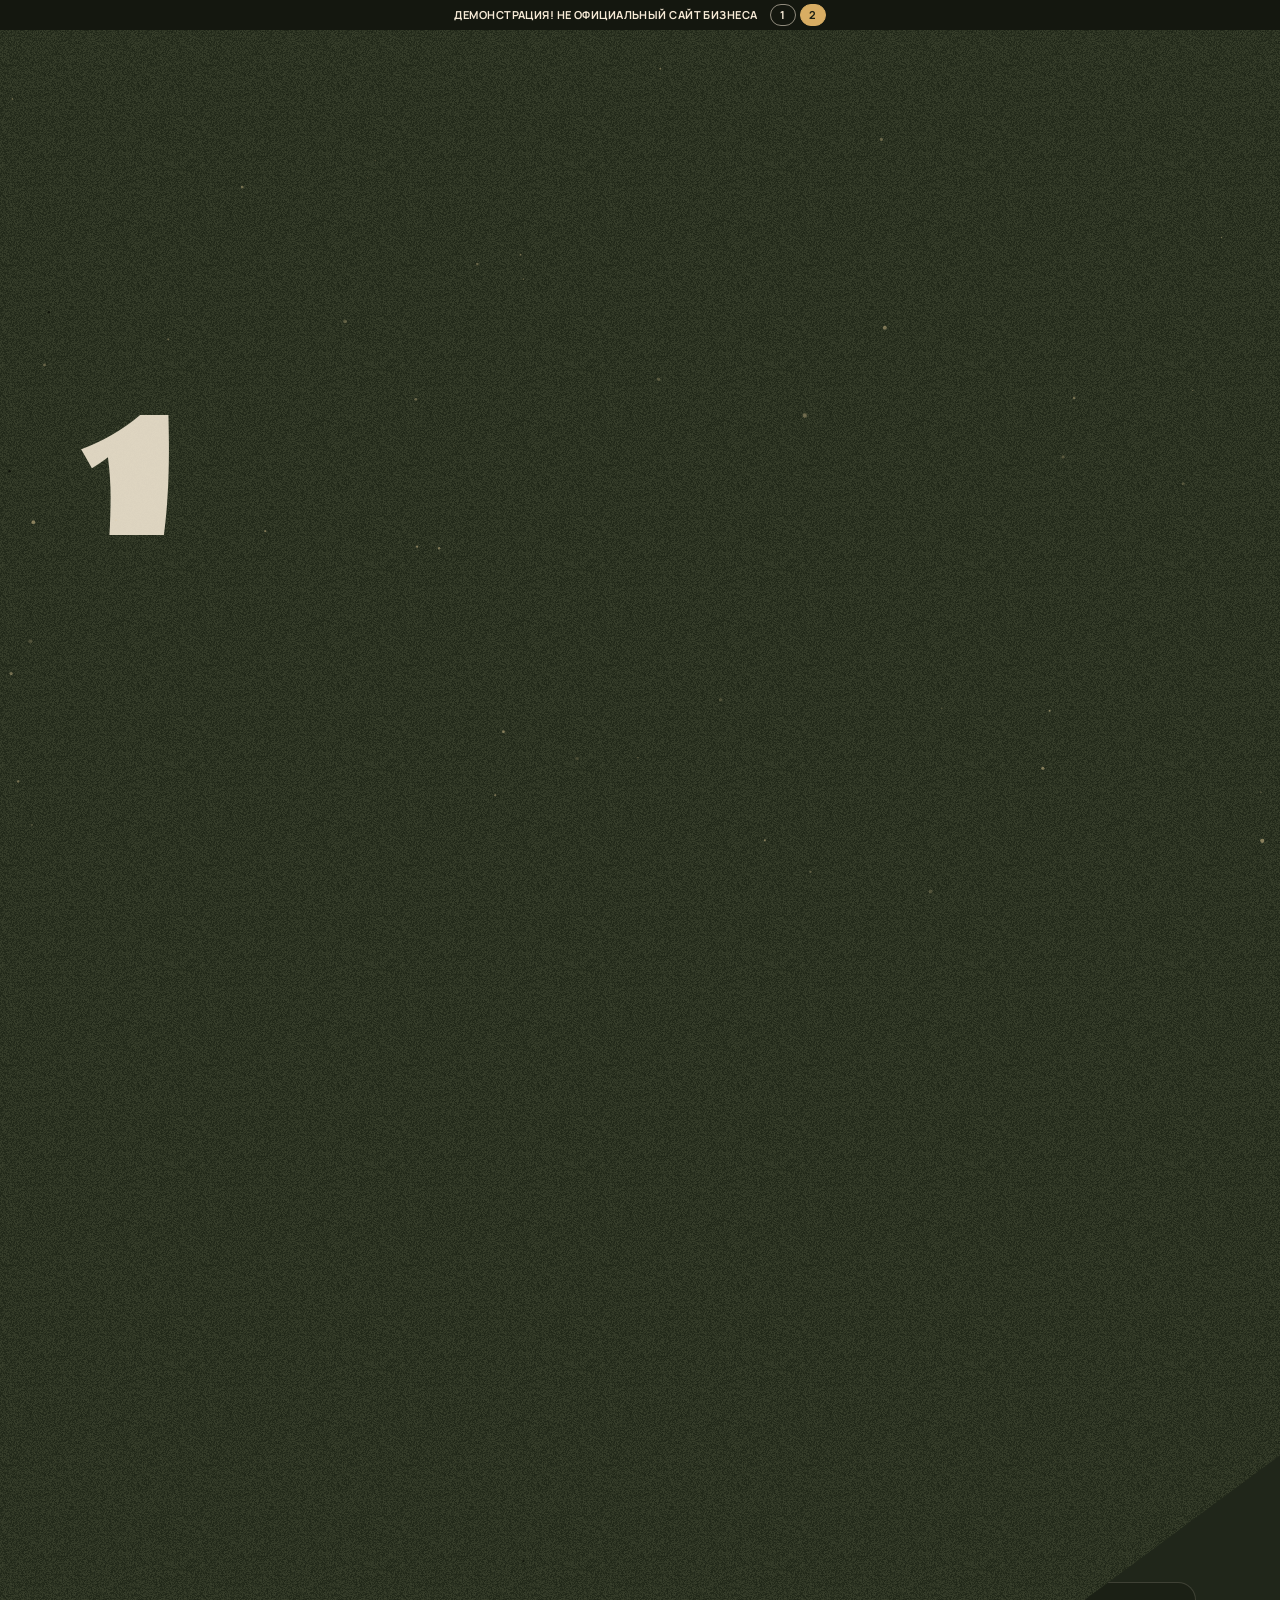
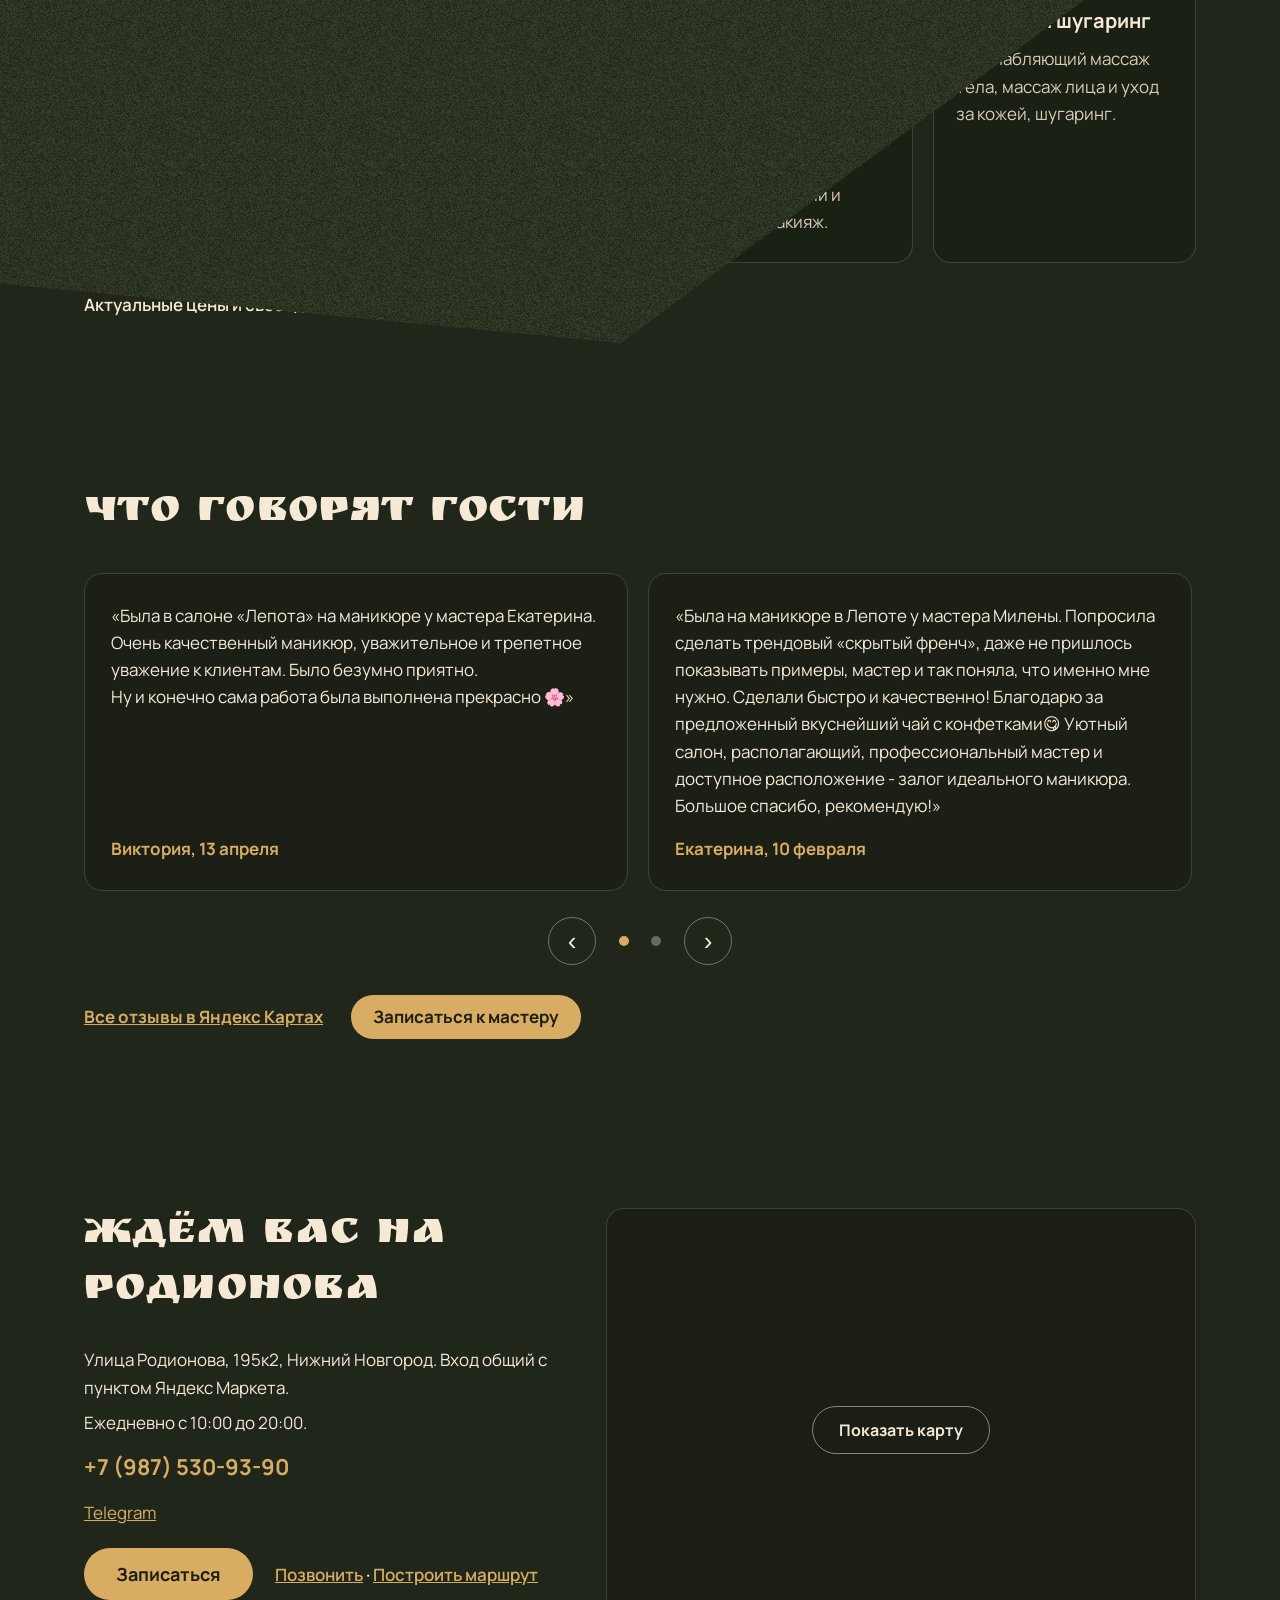
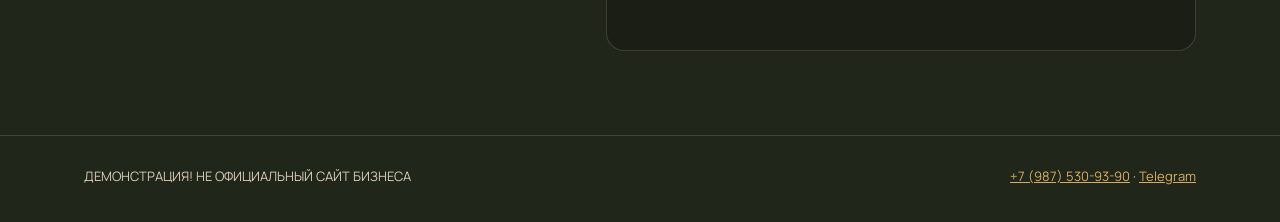
==== v2/index.html @ 07ed984a "Demo site" ====
<!DOCTYPE html>
<html lang="ru" class="v2">
<head>
<meta charset="utf-8">
<meta name="viewport" content="width=device-width, initial-scale=1.0">
<meta name="robots" content="noindex, nofollow">
<title>Лепота · салон красоты в Нижнем Новгороде</title>
<meta name="description"
  content="Салон красоты «Лепота» в Нижнем Новгороде на ул. Родионова, 195к2: маникюр и педикюр, брови и ресницы, окрашивание и уход за волосами, макияж и массаж.">
<meta name="theme-color" content="#2c3322">

<link rel="icon" sizes="any" href="../logos/favicon.ico">
<link rel="icon" type="image/png" sizes="32x32" href="../logos/favicon-32x32.png">
<link rel="apple-touch-icon" sizes="180x180" href="../logos/apple-touch-icon.png">
<link rel="preload" href="../fonts/manrope-cyr.woff2" as="font" type="font/woff2" crossorigin>
<link rel="preload" href="../fonts/ruslan-cyr.woff2" as="font" type="font/woff2" crossorigin>
<link rel="stylesheet" href="../css/fonts.css">
<link rel="stylesheet" href="../css/v2.css">
<script>(function(){var d=document.documentElement;if(!window.matchMedia('(prefers-reduced-motion: reduce)').matches){d.classList.add('intro-on');}})();</script>
</head>
<body>
<div class="ground" aria-hidden="true"></div>
<div class="top" id="top">
  <div class="demo-strip">
    <span class="demo-strip__text">ДЕМОНСТРАЦИЯ! НЕ ОФИЦИАЛЬНЫЙ САЙТ БИЗНЕСА</span>
    <nav class="switcher" aria-label="Версии сайта">
      <a href="../">1</a>
      <a href="./" aria-current="page">2</a>
    </nav>
  </div>
  <header class="header">
    <div class="header__inner wrap">
      <a class="sign" href="#hero" aria-label="Лепота, на главный экран">
        <img class="sign__mark" src="../img/emblem.webp" width="240" height="171" alt="">
        <span class="sign__name">Лепота</span>
      </a>
      <nav class="nav" aria-label="Разделы">
        <a href="#about">О салоне</a>
        <a href="#services">Услуги</a>
        <a href="#reviews">Отзывы</a>
        <a href="#contacts">Как нас найти</a>
      </nav>
      <a class="btn btn--accent header__cta" href="tel:+79875309390">Записаться</a>
      <button class="burger" type="button" aria-expanded="false" aria-controls="menu" aria-label="Меню">
        <span></span><span></span><span></span>
      </button>
    </div>
    <nav class="menu" id="menu" aria-label="Меню" hidden>
      <a href="#about">О салоне</a>
      <a href="#services">Услуги</a>
      <a href="#reviews">Отзывы</a>
      <a href="#contacts">Как нас найти</a>
    </nav>
  </header>
</div>

<div class="intro" id="intro" aria-hidden="true">
  <svg class="intro__wall" id="wall" xmlns="http://www.w3.org/2000/svg"></svg>
  <div class="intro__digit" id="digit"><span>3</span></div>
</div>
<canvas class="dust" id="dust" aria-hidden="true"></canvas>

<main>
  <section class="hero" id="hero">
    <div class="hero__inner wrap">
      <p class="hero__kicker">Салон красоты в Нижнем Новгороде</p>
      <h1 class="hero__word" id="word">Лепота</h1>
      <p class="hero__slogan">Красота-то какая!</p>
      <div class="hero__bottom" id="hero-bottom">
        <p class="hero__care">Приходите за красотой, а мы позаботимся, чтобы вам было тепло и спокойно.</p>
        <a class="btn btn--accent btn--big" id="hero-cta" href="tel:+79875309390">Записаться</a>
      </div>
    </div>
  </section>

  <section class="sec about" id="about" aria-labelledby="about-h">
    <div class="wrap">
      <h2 id="about-h">О салоне</h2>
      <div class="about__inner">
        <p class="about__text">«Лепота» – салон, где о гостях заботятся по-домашнему. Интерьер в нежных кремовых и золотых тонах, к процедуре – душистый чай с конфетами, а если станет прохладно, мастера укроют тёплым пледом. Мастера внимательно выслушают, учтут ваши пожелания и подстроятся под удобное время. Всё самое нужное для красоты – в одном месте: от аккуратного маникюра до нового цвета волос и образа на праздник.</p>
        <ul class="facts">
          <li>Ногти, брови, ресницы, волосы и макияж в одном салоне</li>
          <li>Внимательные мастера и индивидуальный подход</li>
          <li>Чай с конфетами и уютная атмосфера</li>
          <li>Ежедневно с 10:00 до 20:00</li>
        </ul>
      </div>
    </div>
  </section>

  <section class="sec services" id="services" aria-labelledby="services-h">
    <div class="wrap">
      <h2 id="services-h">Услуги</h2>
      <ul class="cards">
        <li class="card"><h3>Ногти</h3><p>Маникюр и педикюр для женщин, мужчин и детей, покрытие гель-лаком, наращивание и японский маникюр, SPA-уход для ног.</p></li>
        <li class="card"><h3>Брови и ресницы</h3><p>Коррекция, окрашивание и ламинирование бровей, наращивание и ламинирование ресниц.</p></li>
        <li class="card"><h3>Волосы и образ</h3><p>Окрашивание от однотонного до сложного блонда, восстановление и разглаживание волос, стрижка, укладки, дневной, вечерний и свадебный макияж.</p></li>
        <li class="card"><h3>Массаж и шугаринг</h3><p>Расслабляющий массаж тела, массаж лица и уход за кожей, шугаринг.</p></li>
      </ul>
      <p class="services__note">Актуальные цены и свободное время – по телефону.</p>
    </div>
  </section>

  <section class="sec reviews" id="reviews" aria-labelledby="reviews-h">
    <div class="wrap">
      <h2 id="reviews-h">Что говорят гости</h2>
      <div class="carousel" id="carousel">
        <div class="carousel__track" id="track" tabindex="0" role="group" aria-roledescription="карусель" aria-label="Отзывы гостей">
          <figure class="slide" role="group" aria-roledescription="слайд" aria-label="1 из 3">
            <blockquote><p>«Была в салоне «Лепота» на маникюре у мастера Екатерина. Очень качественный маникюр, уважительное и трепетное уважение к клиентам. Было безумно приятно.<br>Ну и конечно сама работа была выполнена прекрасно 🌸»</p></blockquote>
            <figcaption>Виктория, 13 апреля</figcaption>
          </figure>
          <figure class="slide" role="group" aria-roledescription="слайд" aria-label="2 из 3">
            <blockquote><p>«Была на маникюре в Лепоте у мастера Милены. Попросила сделать трендовый «скрытый френч», даже не пришлось показывать примеры, мастер и так поняла, что именно мне нужно. Сделали быстро и качественно! Благодарю за предложенный вкуснейший чай с конфетками😋 Уютный салон, располагающий, профессиональный мастер и доступное расположение - залог идеального маникюра. Большое спасибо, рекомендую!»</p></blockquote>
            <figcaption>Екатерина, 10 февраля</figcaption>
          </figure>
          <figure class="slide" role="group" aria-roledescription="слайд" aria-label="3 из 3">
            <blockquote><p>«Была у мастера Марии на коррекции и окрашивании бровей. И Мария и брови потрясающие, у мастера хорошее видение и понимание архитектуры бровей, четкое попадание под запросы клиента и вежливое приятное отношение тоже порадовало)»</p></blockquote>
            <figcaption>Лидия, 1 октября</figcaption>
          </figure>
        </div>
        <div class="carousel__ctrl">
          <button class="carousel__btn" type="button" id="prev" aria-label="Предыдущий отзыв">‹</button>
          <div class="carousel__dots" id="dots"></div>
          <button class="carousel__btn" type="button" id="next" aria-label="Следующий отзыв">›</button>
        </div>
      </div>
      <div class="reviews__foot">
        <a class="more" href="https://yandex.com/maps/org/lepota/32314139566/reviews/" rel="noopener" target="_blank">Все отзывы в Яндекс Картах</a>
        <a class="btn btn--accent" href="tel:+79875309390">Записаться к мастеру</a>
      </div>
    </div>
  </section>

  <section class="sec contacts" id="contacts" aria-labelledby="contacts-h">
    <div class="wrap contacts__inner">
      <div class="contacts__text">
        <h2 id="contacts-h">Ждём вас на Родионова</h2>
        <address>
          <p>Улица Родионова, 195к2, Нижний Новгород. Вход общий с пунктом Яндекс Маркета.</p>
          <p>Ежедневно с 10:00 до 20:00.</p>
          <p class="contacts__phone"><a href="tel:+79875309390">+7 (987) 530-93-90</a></p>
          <p><a href="https://t.me/lepota_beauty_nn" rel="noopener" target="_blank">Telegram</a></p>
        </address>
        <div class="actions">
          <a class="btn btn--accent btn--big" href="tel:+79875309390">Записаться</a>
          <p class="links"><a href="tel:+79875309390">Позвонить</a><span aria-hidden="true"> · </span><a href="https://yandex.ru/maps/?rtext=~%D0%9D%D0%B8%D0%B6%D0%BD%D0%B8%D0%B9%20%D0%9D%D0%BE%D0%B2%D0%B3%D0%BE%D1%80%D0%BE%D0%B4%2C%20%D1%83%D0%BB%D0%B8%D1%86%D0%B0%20%D0%A0%D0%BE%D0%B4%D0%B8%D0%BE%D0%BD%D0%BE%D0%B2%D0%B0%2C%20195%D0%BA2&amp;rtt=auto" rel="noopener" target="_blank">Построить маршрут</a></p>
        </div>
      </div>
      <div class="map" id="map">
        <button class="map__load" type="button" id="map-load">Показать карту</button>
      </div>
    </div>
  </section>
</main>
<footer class="footer">
  <div class="wrap footer__inner">
    <span>ДЕМОНСТРАЦИЯ! НЕ ОФИЦИАЛЬНЫЙ САЙТ БИЗНЕСА</span>
    <span class="footer__links"><a href="tel:+79875309390">+7 (987) 530-93-90</a><span aria-hidden="true"> · </span><a href="https://t.me/lepota_beauty_nn" rel="noopener" target="_blank">Telegram</a></span>
  </div>
</footer>
<script src="../js/v2.js" defer></script>
</body>
</html>
---- css/fonts.css ----
@font-face{font-family:"Manrope";font-style:normal;font-weight:400 800;font-display:swap;src:url(../fonts/manrope-cyr.woff2) format("woff2");unicode-range:U+0301,U+0400-045F,U+0490-0491,U+04B0-04B1,U+2116}
@font-face{font-family:"Manrope";font-style:normal;font-weight:400 800;font-display:swap;src:url(../fonts/manrope-lat.woff2) format("woff2");unicode-range:U+0000-00FF,U+0131,U+0152-0153,U+02BB-02BC,U+02C6,U+02DA,U+02DC,U+0304,U+0308,U+0329,U+2000-206F,U+20AC,U+2122,U+2191,U+2193,U+2212,U+2215,U+FEFF,U+FFFD}
@font-face{font-family:"Ruslan Display";font-style:normal;font-weight:400;font-display:swap;src:url(../fonts/ruslan-cyr.woff2) format("woff2");unicode-range:U+0301,U+0400-045F,U+0490-0491,U+04B0-04B1,U+2116}
@font-face{font-family:"Ruslan Display";font-style:normal;font-weight:400;font-display:swap;src:url(../fonts/ruslan-lat.woff2) format("woff2");unicode-range:U+0000-00FF,U+0131,U+0152-0153,U+02BB-02BC,U+02C6,U+02DA,U+02DC,U+0304,U+0308,U+0329,U+2000-206F,U+20AC,U+2122,U+2191,U+2193,U+2212,U+2215,U+FEFF,U+FFFD}
---- css/v2.css ----
:root{
  --olive:#2c3322; --olive-deep:#20261a; --olive-soft:#3a4230; --cream:#f6ead6; --cream-soft:#d9cdb6;
  --gold:#d8ad63; --gold-hover:#e6c07c; --line:rgba(246,234,214,.16);
  --display:"Ruslan Display",Georgia,serif; --body:"Manrope",system-ui,-apple-system,"Segoe UI",Arial,sans-serif;
  --wrap:1160px; --top-h:0px;
}
*,*::before,*::after{box-sizing:border-box}
html{scroll-behavior:smooth;-webkit-text-size-adjust:100%;background:var(--olive-deep)}
@media (prefers-reduced-motion:reduce){html{scroll-behavior:auto}}
html.intro-on{overflow:hidden}
body{margin:0;color:var(--cream);font:400 17px/1.6 var(--body);overflow-x:clip;background:transparent}
img{max-width:100%;height:auto;display:block}
a{color:var(--gold)}
a:hover{color:var(--gold-hover)}
:focus-visible{outline:3px solid var(--gold);outline-offset:3px;border-radius:4px}
.wrap{max-width:var(--wrap);margin:0 auto;padding:0 24px}
h1,h2,h3{line-height:1.2;margin:0 0 .6em}
h2{font-family:var(--display);font-weight:400;font-size:clamp(30px,4.2vw,46px);color:var(--cream);letter-spacing:.01em}
h3{font-size:20px;font-weight:700;color:var(--cream)}
section{scroll-margin-top:calc(var(--top-h) + 12px)}

/* drawn ground: fixed, sized to the large viewport so the mobile address bar does not resize it */
.ground{position:fixed;left:0;top:0;width:100%;height:100vh;height:100lvh;z-index:-1;pointer-events:none;
  background:
   radial-gradient(60vmax 45vmax at 0% 0%,rgba(216,173,99,.20),transparent 70%),
   radial-gradient(55vmax 45vmax at 100% 0%,rgba(216,173,99,.14),transparent 70%),
   radial-gradient(60vmax 50vmax at 100% 100%,rgba(216,173,99,.18),transparent 70%),
   radial-gradient(50vmax 40vmax at 0% 100%,rgba(216,173,99,.12),transparent 70%),
   linear-gradient(180deg,#2f3624 0%,var(--olive) 50%,#272d1d 100%)}

/* top */
.top{position:sticky;top:0;z-index:60}
.demo-strip{position:relative;z-index:2;display:flex;align-items:center;justify-content:center;gap:12px;min-height:30px;padding:4px 10px;background:#14170f;color:var(--cream);font:700 11px/1.25 var(--body);letter-spacing:.04em;text-align:center}
.switcher{display:flex;gap:4px;flex:none}
.switcher a{display:inline-flex;align-items:center;justify-content:center;min-width:26px;height:22px;padding:0 6px;border:1px solid rgba(246,234,214,.55);border-radius:11px;color:var(--cream);text-decoration:none;font-weight:700}
.switcher a[aria-current="page"]{background:var(--gold);border-color:var(--gold);color:#1c1f14}
.header{background:rgba(32,38,26,.9);border-bottom:1px solid var(--line);backdrop-filter:blur(8px)}
html.intro-on .header{visibility:hidden}
.header__inner{display:flex;align-items:center;gap:20px;min-height:66px}
.sign{display:flex;align-items:center;gap:10px;text-decoration:none;color:var(--cream);flex:none}
.sign__mark{width:52px;height:auto}
.sign__name{font-family:var(--display);font-size:24px;line-height:1;color:var(--cream)}
.nav{display:flex;gap:22px;margin-left:auto}
.nav a{color:var(--cream);text-decoration:none;font-weight:600;padding:8px 0}
.nav a:hover{color:var(--gold-hover)}
.btn{display:inline-flex;align-items:center;justify-content:center;min-height:44px;padding:10px 22px;border-radius:999px;font-weight:700;text-decoration:none;line-height:1.2;text-align:center}
.btn--accent{background:var(--gold);color:#1c1f14}
.btn--accent:hover{background:var(--gold-hover);color:#1c1f14}
.btn--big{min-height:52px;padding:14px 32px;font-size:18px}
.burger{display:none;width:44px;height:44px;border:1px solid rgba(246,234,214,.35);border-radius:12px;background:transparent;cursor:pointer;flex:none;align-items:center;justify-content:center;flex-direction:column;gap:5px;padding:0}
.burger span{display:block;width:20px;height:2px;background:var(--cream);border-radius:2px;transition:transform .2s,opacity .2s}
.burger[aria-expanded="true"] span:nth-child(1){transform:translateY(7px) rotate(45deg)}
.burger[aria-expanded="true"] span:nth-child(2){opacity:0}
.burger[aria-expanded="true"] span:nth-child(3){transform:translateY(-7px) rotate(-45deg)}
.menu{background:rgba(32,38,26,.97);border-bottom:1px solid var(--line);padding:6px 24px 14px;display:flex;flex-direction:column}
.menu[hidden]{display:none}
.menu a{display:flex;align-items:center;min-height:48px;color:var(--cream);text-decoration:none;font-weight:600;font-size:18px;border-bottom:1px solid var(--line)}
.menu a:last-child{border-bottom:0}

/* intro wall */
.intro{display:none}
html.intro-on .intro{display:block;position:fixed;inset:0;z-index:45;cursor:pointer}
.intro__wall{position:absolute;inset:0;width:100%;height:100%;display:block;overflow:visible}
.intro__digit{position:absolute;left:6vw;bottom:8vh;font-family:var(--display);font-size:clamp(110px,26vw,240px);line-height:.9;color:rgba(246,234,214,.88);pointer-events:none}
.intro__digit span{display:block}
.dust{position:fixed;inset:0;width:100%;height:100%;z-index:47;pointer-events:none}

/* hero */
.hero{position:relative}
.hero__inner{min-height:calc(100svh - var(--top-h));display:flex;flex-direction:column;align-items:center;justify-content:center;text-align:center;padding-top:40px;padding-bottom:40px}
.hero__kicker{margin:0 0 6px;font-weight:600;letter-spacing:.12em;text-transform:uppercase;font-size:13px;color:var(--cream-soft)}
.hero__word{position:relative;z-index:46;margin:0;font-family:var(--display);font-weight:400;font-size:clamp(66px,19vw,250px);line-height:1.02;color:var(--cream);letter-spacing:.02em;
  text-shadow:0 0 28px rgba(216,173,99,.45),0 0 70px rgba(216,173,99,.25);white-space:nowrap;max-width:100%}
html.intro-on .hero__word{opacity:0}
.hero__slogan{margin:4px 0 0;font-family:var(--display);font-size:clamp(18px,2.4vw,26px);color:var(--cream-soft)}
.hero__bottom{margin-top:clamp(28px,6vh,64px);display:flex;flex-direction:column;align-items:center;gap:18px;max-width:40em}
.hero__care{margin:0;font-size:19px;color:var(--cream)}

/* sections */
.sec{padding:84px 0}
.about__inner{display:grid;grid-template-columns:1fr 1fr;gap:20px 56px;align-items:start}
.about__text{margin:0;font-size:18px}
.facts{list-style:none;margin:0;padding:0;display:grid;gap:12px}
.facts li{padding:14px 18px;border:1px solid var(--line);border-radius:14px;background:rgba(20,23,15,.35);font-weight:600}
.cards{list-style:none;margin:0;padding:0;display:grid;grid-template-columns:repeat(4,1fr);gap:20px}
.card{padding:26px 22px;border:1px solid var(--line);border-radius:18px;background:rgba(20,23,15,.35)}
.card p{margin:0;color:var(--cream-soft)}
.services__note{margin:28px 0 0;font-weight:600}

.carousel{position:relative}
.carousel__track{display:flex;gap:20px;overflow-x:auto;scroll-snap-type:x mandatory;scrollbar-width:none;overscroll-behavior-x:contain;padding:4px 2px 8px}
.carousel__track::-webkit-scrollbar{display:none}
.slide{flex:0 0 calc((100% - 20px)/2);scroll-snap-align:start;margin:0;padding:28px 26px;border:1px solid var(--line);border-radius:18px;background:rgba(20,23,15,.4);display:flex;flex-direction:column;justify-content:space-between}
.slide blockquote{margin:0}
.slide blockquote p{margin:0 0 16px}
.slide figcaption{font-weight:700;color:var(--gold)}
.carousel__ctrl{display:flex;align-items:center;justify-content:center;gap:14px;margin-top:18px}
.carousel__btn{width:48px;height:48px;border-radius:50%;border:1px solid rgba(246,234,214,.4);background:transparent;color:var(--cream);font-size:26px;line-height:1;cursor:pointer}
.carousel__btn:hover{border-color:var(--gold);color:var(--gold)}
.carousel__dots{display:flex;gap:4px}
.carousel__dots button{width:28px;height:28px;border:0;background:transparent;padding:0;cursor:pointer;display:flex;align-items:center;justify-content:center}
.carousel__dots button::before{content:"";width:10px;height:10px;border-radius:50%;background:rgba(246,234,214,.35)}
.carousel__dots button[aria-current="true"]::before{background:var(--gold)}
.carousel__dots button[hidden]{display:none}
.reviews__foot{display:flex;flex-wrap:wrap;align-items:center;gap:16px 28px;margin-top:28px}
.more{font-weight:700;padding:10px 0}

.contacts__inner{display:grid;grid-template-columns:.9fr 1.1fr;gap:40px;align-items:start}
address{font-style:normal;margin-bottom:22px}
address p{margin:0 0 8px}
.contacts__phone a{font-size:22px;font-weight:700;text-decoration:none;display:inline-block;padding:6px 0}
.actions{display:flex;flex-wrap:wrap;align-items:center;gap:14px 22px}
.links{margin:0;font-weight:600}
.links a{display:inline-block;padding:10px 0}
.map{position:relative;aspect-ratio:4/3;border-radius:18px;overflow:hidden;border:1px solid var(--line);background:rgba(20,23,15,.45);display:flex;align-items:center;justify-content:center}
.map iframe{position:absolute;inset:0;width:100%;height:100%;border:0}
.map__load{min-height:48px;padding:12px 26px;border-radius:999px;border:1px solid rgba(246,234,214,.5);background:transparent;color:var(--cream);font:700 16px var(--body);cursor:pointer}
.map__load:hover{border-color:var(--gold);color:var(--gold)}

.footer{padding:22px 0 28px;border-top:1px solid var(--line);font-size:13px;color:var(--cream-soft)}
.footer__inner{display:flex;flex-wrap:wrap;gap:8px 20px;justify-content:space-between;align-items:center}
.footer a{display:inline-block;padding:8px 0}

@media (max-width:1100px){.nav{gap:16px}.cards{grid-template-columns:repeat(2,1fr)}}
@media (max-width:960px){
  .nav{display:none}
  .burger{display:inline-flex}
  .header__cta{margin-left:auto}
  .about__inner,.contacts__inner{grid-template-columns:1fr}
  .slide{flex-basis:100%}
}
@media (max-width:560px){
  body{font-size:16px}
  .wrap{padding:0 16px}
  .header__inner{gap:10px;min-height:60px}
  .sign{gap:6px}
  .sign__mark{width:40px}
  .sign__name{font-size:20px}
  .header__cta{padding:8px 14px;font-size:15px}
  .menu{padding:4px 16px 12px}
  .cards{grid-template-columns:1fr}
  .sec{padding:60px 0}
  .hero__care{font-size:17px}
  .hero__bottom .btn{width:100%}
  .demo-strip{font-size:10px;gap:8px;padding:4px 6px;letter-spacing:.02em}
  .footer__inner{flex-direction:column;align-items:flex-start}
}
@media (max-width:360px){
  .header__inner{gap:8px}
  .sign__mark{width:34px}
  .sign__name{font-size:18px}
  .header__cta{padding:8px 11px;font-size:14px}
}
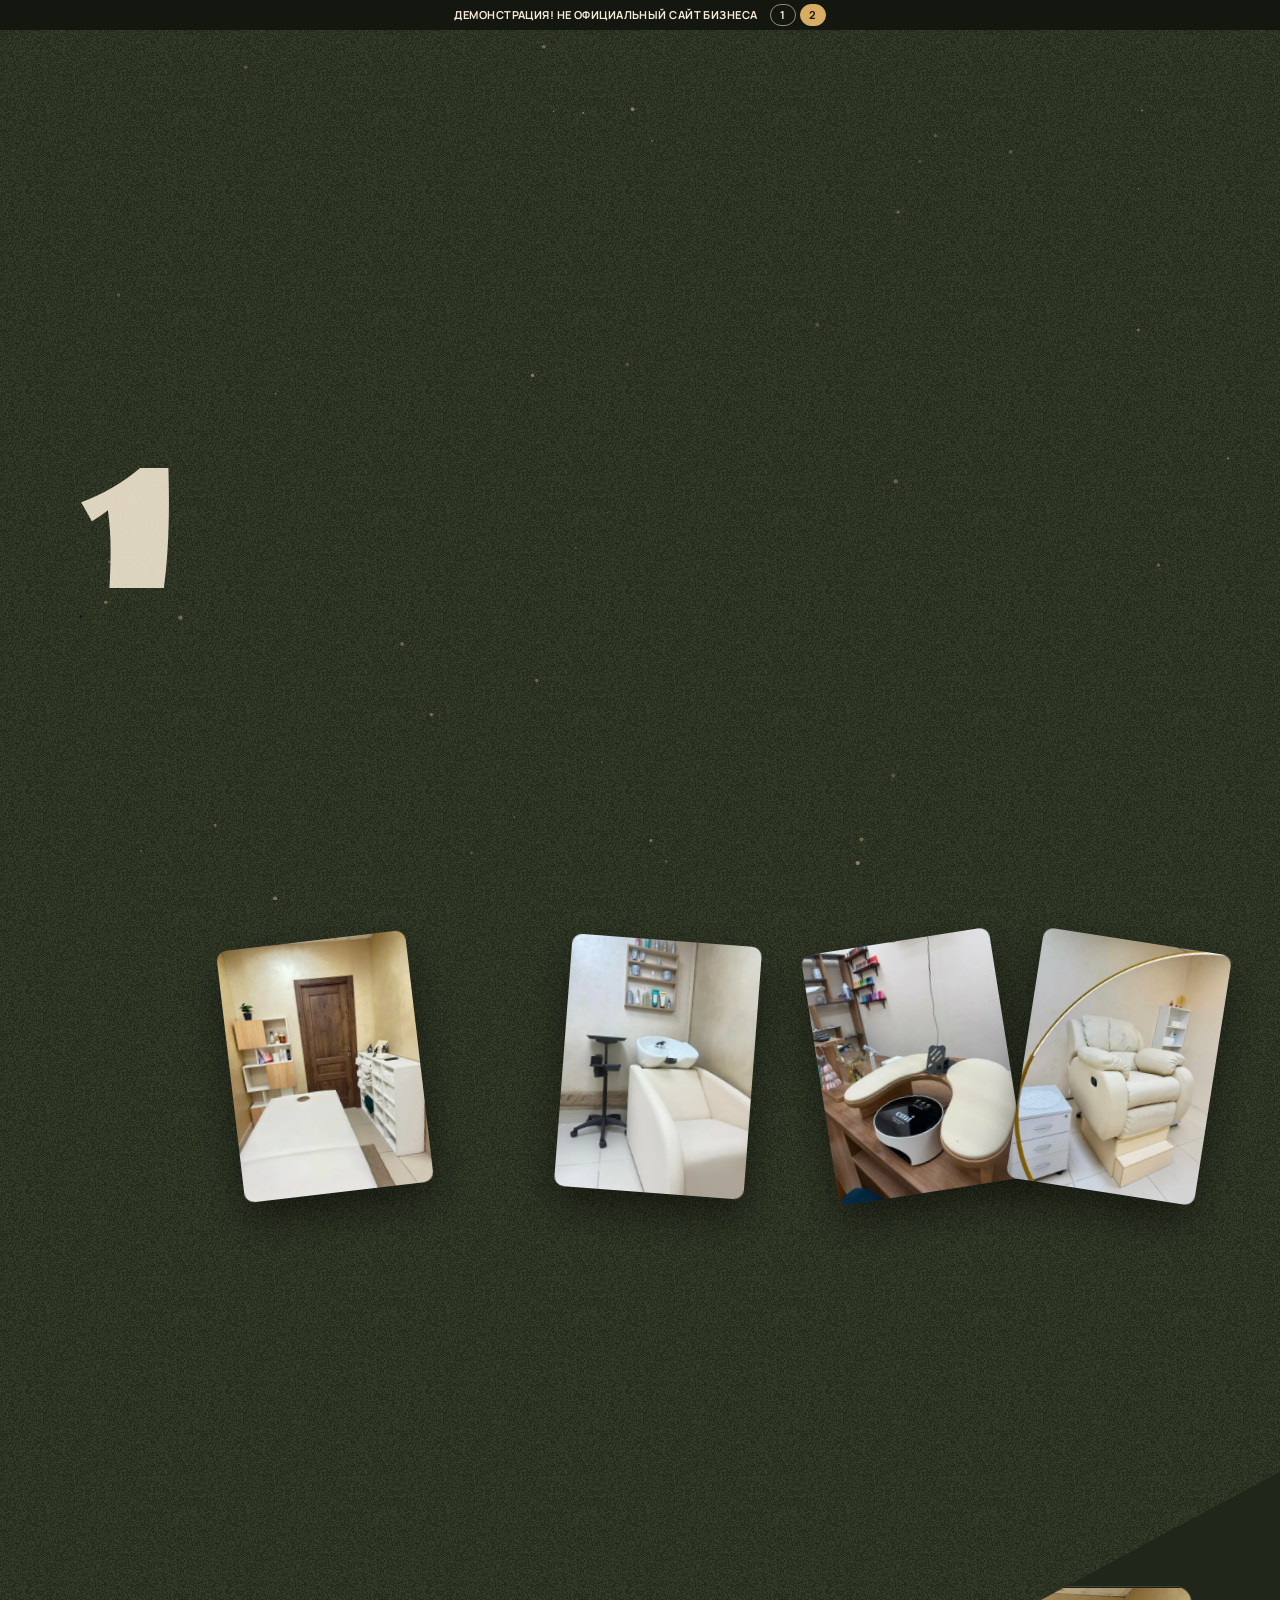
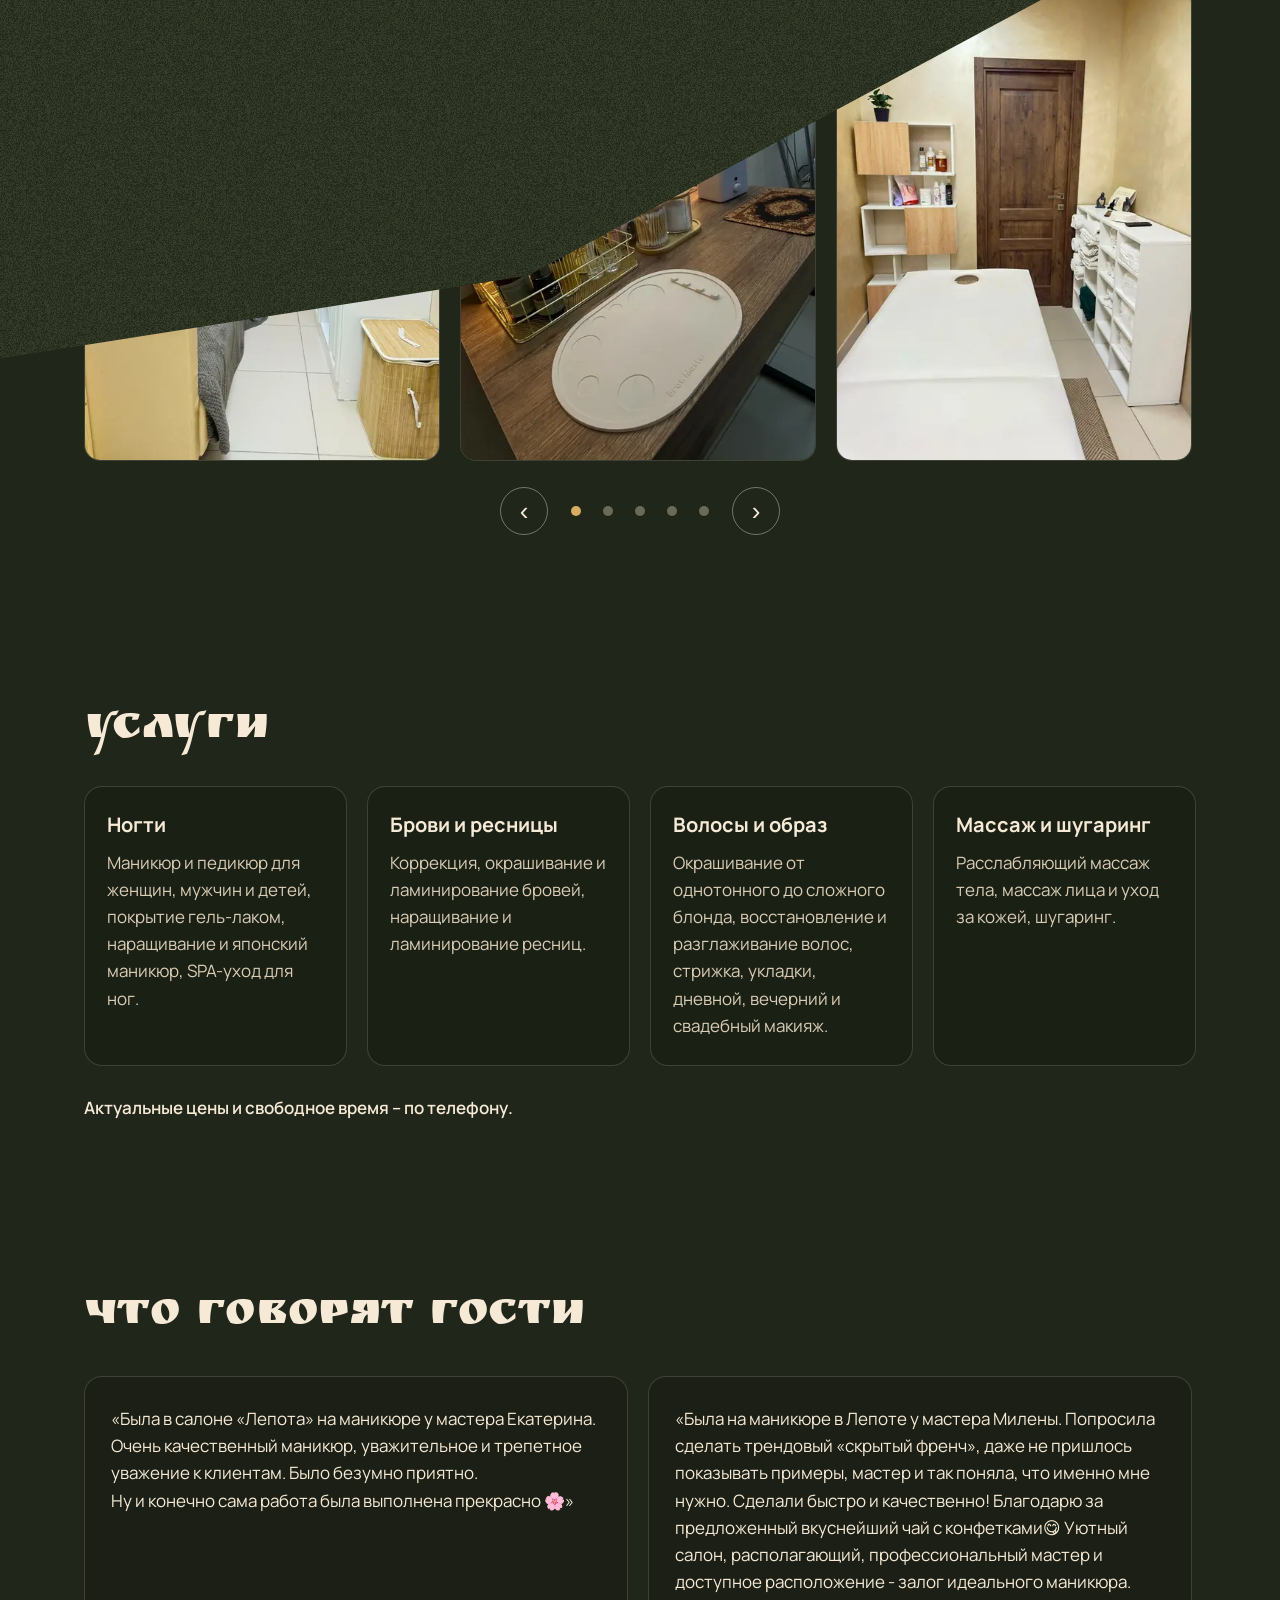
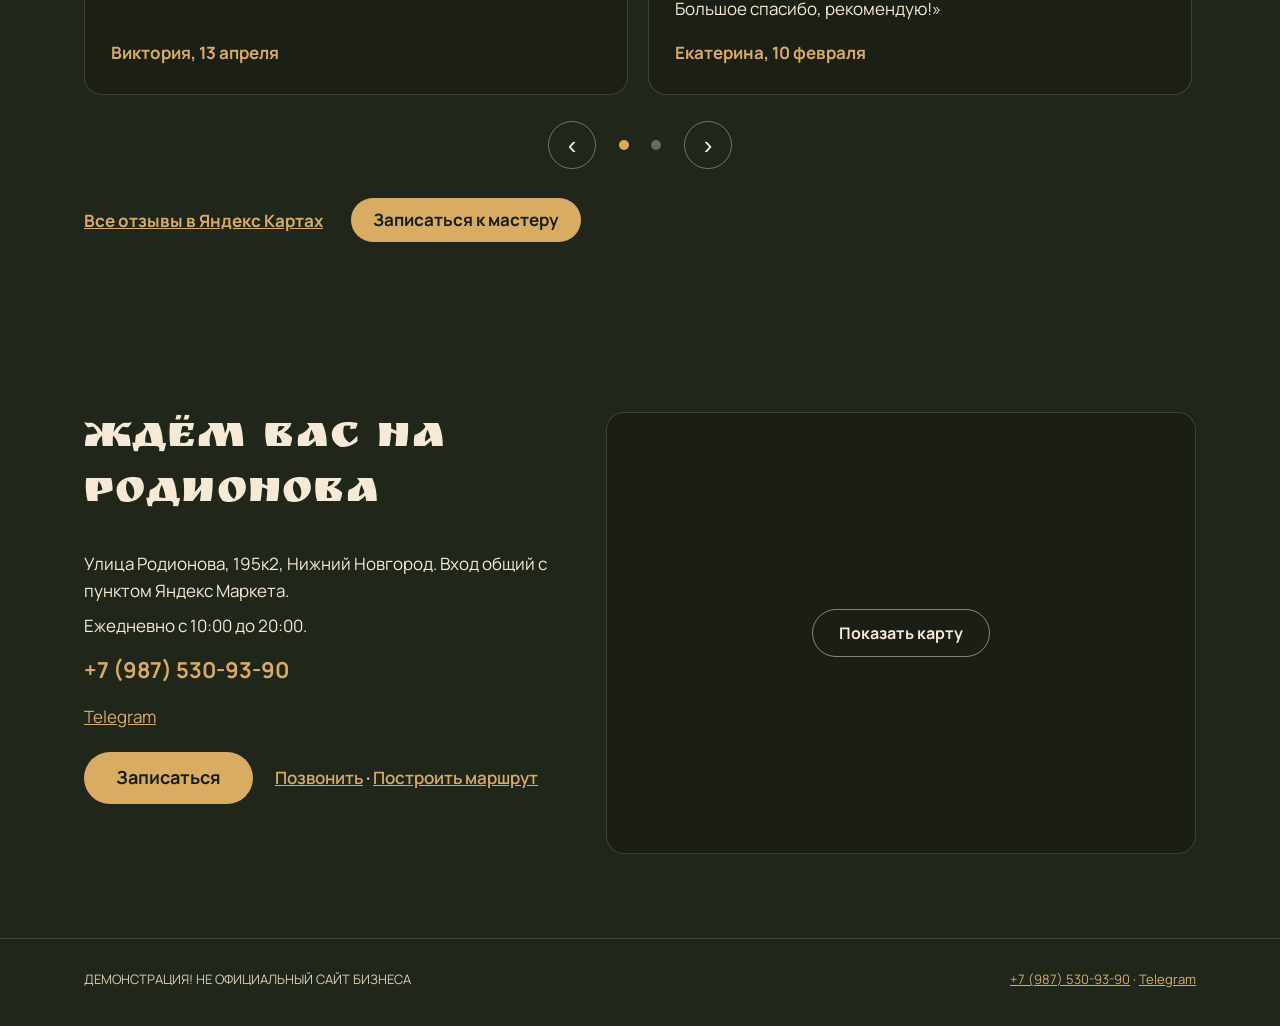
==== commit 09da8a5b: "Demo site" ====
--- a/v2/index.html
+++ b/v2/index.html
@@ -57,6 +57,10 @@
 <div class="intro" id="intro" aria-hidden="true">
   <svg class="intro__wall" id="wall" xmlns="http://www.w3.org/2000/svg"></svg>
   <div class="intro__digit" id="digit"><span>3</span></div>
+  <div class="intro__card intro__card--0"><img src="../img/interior-02-480.webp" width="480" height="640" alt=""></div>
+  <div class="intro__card intro__card--1"><img src="../img/interior-04-480.webp" width="480" height="640" alt=""></div>
+  <div class="intro__card intro__card--2"><img src="../img/interior-05-480.webp" width="480" height="640" alt=""></div>
+  <div class="intro__card intro__card--3"><img src="../img/interior-03-480.webp" width="480" height="640" alt=""></div>
 </div>
 <canvas class="dust" id="dust" aria-hidden="true"></canvas>
 
@@ -66,9 +70,12 @@
       <p class="hero__kicker">Салон красоты в Нижнем Новгороде</p>
       <h1 class="hero__word" id="word">Лепота</h1>
       <p class="hero__slogan">Красота-то какая!</p>
+      <div class="hero__row">
+        <figure class="hero__frame"><img src="../img/interior-06-720.webp" srcset="../img/interior-06-480.webp 480w, ../img/interior-06-720.webp 720w" sizes="(min-width: 961px) 290px, 60vw" width="720" height="960" alt="Коридор с серым диваном, белым шкафом с микроволновкой и золотой росписью на стене" fetchpriority="high"></figure>
       <div class="hero__bottom" id="hero-bottom">
         <p class="hero__care">Приходите за красотой, а мы позаботимся, чтобы вам было тепло и спокойно.</p>
         <a class="btn btn--accent btn--big" id="hero-cta" href="tel:+79875309390">Записаться</a>
+      </div>
       </div>
     </div>
   </section>
@@ -84,6 +91,28 @@
           <li>Чай с конфетами и уютная атмосфера</li>
           <li>Ежедневно с 10:00 до 20:00</li>
         </ul>
+      </div>
+    </div>
+  </section>
+
+  <section class="sec gallery" id="gallery" aria-labelledby="gallery-h">
+    <div class="wrap">
+      <h2 id="gallery-h">Интерьер салона</h2>
+      <div class="carousel" data-carousel>
+        <div class="carousel__track" tabindex="0" role="group" aria-roledescription="карусель" aria-label="Фотографии салона">
+          <figure class="pslide" role="group" aria-roledescription="слайд" aria-label="1 из 7"><img src="../img/interior-06-720.webp" srcset="../img/interior-06-480.webp 480w, ../img/interior-06-720.webp 720w" sizes="(min-width: 961px) 360px, (min-width: 561px) 46vw, 92vw" width="720" height="960" alt="Коридор с серым диваном, белым шкафом с микроволновкой и золотой росписью на стене" loading="lazy" decoding="async"></figure>
+          <figure class="pslide" role="group" aria-roledescription="слайд" aria-label="2 из 7"><img src="../img/interior-01-720.webp" srcset="../img/interior-01-480.webp 480w, ../img/interior-01-720.webp 720w" sizes="(min-width: 961px) 360px, (min-width: 561px) 46vw, 92vw" width="720" height="960" alt="Рабочий стол у зеркала с лампами: корзина с кистями и флаконами, баночки с ватными палочками, светлый коврик; в зеркале виден зал с маникюрными столами" loading="lazy" decoding="async"></figure>
+          <figure class="pslide" role="group" aria-roledescription="слайд" aria-label="3 из 7"><img src="../img/interior-02-720.webp" srcset="../img/interior-02-480.webp 480w, ../img/interior-02-720.webp 720w" sizes="(min-width: 961px) 360px, (min-width: 561px) 46vw, 92vw" width="720" height="960" alt="Кабинет с массажной кушеткой, белым стеллажом с полотенцами и деревянной дверью" loading="lazy" decoding="async"></figure>
+          <figure class="pslide" role="group" aria-roledescription="слайд" aria-label="4 из 7"><img src="../img/interior-03-720.webp" srcset="../img/interior-03-480.webp 480w, ../img/interior-03-720.webp 720w" sizes="(min-width: 961px) 360px, (min-width: 561px) 46vw, 92vw" width="720" height="960" alt="Педикюрное кресло на подставке со ступенькой, белая тумба с ящиками и полка у стены, сбоку золотая дуга лампы" loading="lazy" decoding="async"></figure>
+          <figure class="pslide" role="group" aria-roledescription="слайд" aria-label="5 из 7"><img src="../img/interior-04-720.webp" srcset="../img/interior-04-480.webp 480w, ../img/interior-04-720.webp 720w" sizes="(min-width: 961px) 360px, (min-width: 561px) 46vw, 92vw" width="720" height="960" alt="Мойка для волос с белым креслом, стойка на колёсиках и полка с уходовыми средствами" loading="lazy" decoding="async"></figure>
+          <figure class="pslide" role="group" aria-roledescription="слайд" aria-label="6 из 7"><img src="../img/interior-05-720.webp" srcset="../img/interior-05-480.webp 480w, ../img/interior-05-720.webp 720w" sizes="(min-width: 961px) 360px, (min-width: 561px) 46vw, 92vw" width="720" height="960" alt="Маникюрный стол с мягким подлокотником и лампой emi, на полках у стены палитра гель-лаков" loading="lazy" decoding="async"></figure>
+          <figure class="pslide" role="group" aria-roledescription="слайд" aria-label="7 из 7"><img src="../img/interior-07-720.webp" srcset="../img/interior-07-480.webp 480w, ../img/interior-07-720.webp 720w" sizes="(min-width: 961px) 360px, (min-width: 561px) 46vw, 92vw" width="720" height="960" alt="Гримёрный стол у зеркала с круглыми лампами и металлический стул" loading="lazy" decoding="async"></figure>
+        </div>
+        <div class="carousel__ctrl">
+          <button class="carousel__btn" type="button" data-prev aria-label="Предыдущее фото">‹</button>
+          <div class="carousel__dots" data-dots></div>
+          <button class="carousel__btn" type="button" data-next aria-label="Следующее фото">›</button>
+        </div>
       </div>
     </div>
   </section>
@@ -104,7 +133,7 @@
   <section class="sec reviews" id="reviews" aria-labelledby="reviews-h">
     <div class="wrap">
       <h2 id="reviews-h">Что говорят гости</h2>
-      <div class="carousel" id="carousel">
+      <div class="carousel" id="carousel" data-carousel>
         <div class="carousel__track" id="track" tabindex="0" role="group" aria-roledescription="карусель" aria-label="Отзывы гостей">
           <figure class="slide" role="group" aria-roledescription="слайд" aria-label="1 из 3">
             <blockquote><p>«Была в салоне «Лепота» на маникюре у мастера Екатерина. Очень качественный маникюр, уважительное и трепетное уважение к клиентам. Было безумно приятно.<br>Ну и конечно сама работа была выполнена прекрасно 🌸»</p></blockquote>
@@ -120,9 +149,9 @@
           </figure>
         </div>
         <div class="carousel__ctrl">
-          <button class="carousel__btn" type="button" id="prev" aria-label="Предыдущий отзыв">‹</button>
-          <div class="carousel__dots" id="dots"></div>
-          <button class="carousel__btn" type="button" id="next" aria-label="Следующий отзыв">›</button>
+          <button class="carousel__btn" type="button" id="prev" data-prev aria-label="Предыдущий отзыв">‹</button>
+          <div class="carousel__dots" id="dots" data-dots></div>
+          <button class="carousel__btn" type="button" id="next" data-next aria-label="Следующий отзыв">›</button>
         </div>
       </div>
       <div class="reviews__foot">
--- a/css/v2.css
+++ b/css/v2.css
@@ -63,17 +63,23 @@
 .intro__wall{position:absolute;inset:0;width:100%;height:100%;display:block;overflow:visible}
 .intro__digit{position:absolute;left:6vw;bottom:8vh;font-family:var(--display);font-size:clamp(110px,26vw,240px);line-height:.9;color:rgba(246,234,214,.88);pointer-events:none}
 .intro__digit span{display:block}
+.intro__card{position:absolute;top:0;width:clamp(110px,15vw,190px);aspect-ratio:3/4;border-radius:10px;overflow:hidden;background:#1c2015;box-shadow:0 18px 40px rgba(0,0,0,.5);transform:translateY(-120%);pointer-events:none}
+.intro__card img{width:100%;height:100%;object-fit:contain}
+.intro__card--0{left:18%}.intro__card--1{left:44%}.intro__card--2{left:64%}.intro__card--3{left:80%}
 .dust{position:fixed;inset:0;width:100%;height:100%;z-index:47;pointer-events:none}
 
 /* hero */
 .hero{position:relative}
 .hero__inner{min-height:calc(100svh - var(--top-h));display:flex;flex-direction:column;align-items:center;justify-content:center;text-align:center;padding-top:40px;padding-bottom:40px}
 .hero__kicker{margin:0 0 6px;font-weight:600;letter-spacing:.12em;text-transform:uppercase;font-size:13px;color:var(--cream-soft)}
-.hero__word{position:relative;z-index:46;margin:0;font-family:var(--display);font-weight:400;font-size:clamp(66px,19vw,250px);line-height:1.02;color:var(--cream);letter-spacing:.02em;
+.hero__word{position:relative;z-index:46;margin:0;font-family:var(--display);font-weight:400;font-size:clamp(62px,19vw,200px);line-height:1.02;color:var(--cream);letter-spacing:.02em;
   text-shadow:0 0 28px rgba(216,173,99,.45),0 0 70px rgba(216,173,99,.25);white-space:nowrap;max-width:100%}
 html.intro-on .hero__word{opacity:0}
 .hero__slogan{margin:4px 0 0;font-family:var(--display);font-size:clamp(18px,2.4vw,26px);color:var(--cream-soft)}
-.hero__bottom{margin-top:clamp(28px,6vh,64px);display:flex;flex-direction:column;align-items:center;gap:18px;max-width:40em}
+.hero__row{margin-top:clamp(16px,3vh,32px);display:flex;align-items:flex-end;justify-content:center;gap:40px}
+.hero__frame{margin:0;flex:none;height:min(44svh,380px);aspect-ratio:3/4;border-radius:14px;overflow:hidden;border:1px solid rgba(246,234,214,.25);box-shadow:0 24px 60px rgba(0,0,0,.45),0 0 0 8px rgba(20,23,15,.35);background:#1c2015}
+.hero__frame img{width:100%;height:100%;object-fit:contain}
+.hero__bottom{display:flex;flex-direction:column;align-items:flex-start;text-align:left;gap:18px;max-width:20em;padding-bottom:6px}
 .hero__care{margin:0;font-size:19px;color:var(--cream)}
 
 /* sections */
@@ -90,6 +96,11 @@
 .carousel{position:relative}
 .carousel__track{display:flex;gap:20px;overflow-x:auto;scroll-snap-type:x mandatory;scrollbar-width:none;overscroll-behavior-x:contain;padding:4px 2px 8px}
 .carousel__track::-webkit-scrollbar{display:none}
+.pslide{flex:0 0 calc((100% - 40px)/3);scroll-snap-align:start;margin:0;aspect-ratio:3/4;border-radius:16px;overflow:hidden;border:1px solid var(--line);background:#1c2015}
+.pslide img{width:100%;height:100%;object-fit:contain}
+.reveal .pslide img{clip-path:circle(0% at 50% 50%);transition:clip-path .9s cubic-bezier(.3,.7,.2,1)}
+.reveal.revealed .pslide img{clip-path:circle(75% at 50% 50%)}
+.reveal.revealed.settled .pslide img{clip-path:none;transition:none}
 .slide{flex:0 0 calc((100% - 20px)/2);scroll-snap-align:start;margin:0;padding:28px 26px;border:1px solid var(--line);border-radius:18px;background:rgba(20,23,15,.4);display:flex;flex-direction:column;justify-content:space-between}
 .slide blockquote{margin:0}
 .slide blockquote p{margin:0 0 16px}
@@ -128,6 +139,10 @@
   .header__cta{margin-left:auto}
   .about__inner,.contacts__inner{grid-template-columns:1fr}
   .slide{flex-basis:100%}
+  .pslide{flex-basis:calc((100% - 20px)/2)}
+  .hero__row{flex-direction:column;align-items:center;gap:16px}
+  .hero__frame{height:auto;width:min(56vw,280px)}
+  .hero__bottom{align-items:center;text-align:center;max-width:40em}
 }
 @media (max-width:560px){
   body{font-size:16px}
@@ -142,8 +157,17 @@
   .sec{padding:60px 0}
   .hero__care{font-size:17px}
   .hero__bottom .btn{width:100%}
+  .hero__bottom{width:100%}
+  .pslide{flex-basis:100%}
+  .hero__inner{padding-top:20px;padding-bottom:24px}
   .demo-strip{font-size:10px;gap:8px;padding:4px 6px;letter-spacing:.02em}
   .footer__inner{flex-direction:column;align-items:flex-start}
+}
+@media (max-width:400px){
+  .carousel__ctrl{gap:8px}
+  .carousel__btn{width:44px;height:44px}
+  .carousel__dots{gap:0}
+  .carousel__dots button{width:24px;height:24px}
 }
 @media (max-width:360px){
   .header__inner{gap:8px}
